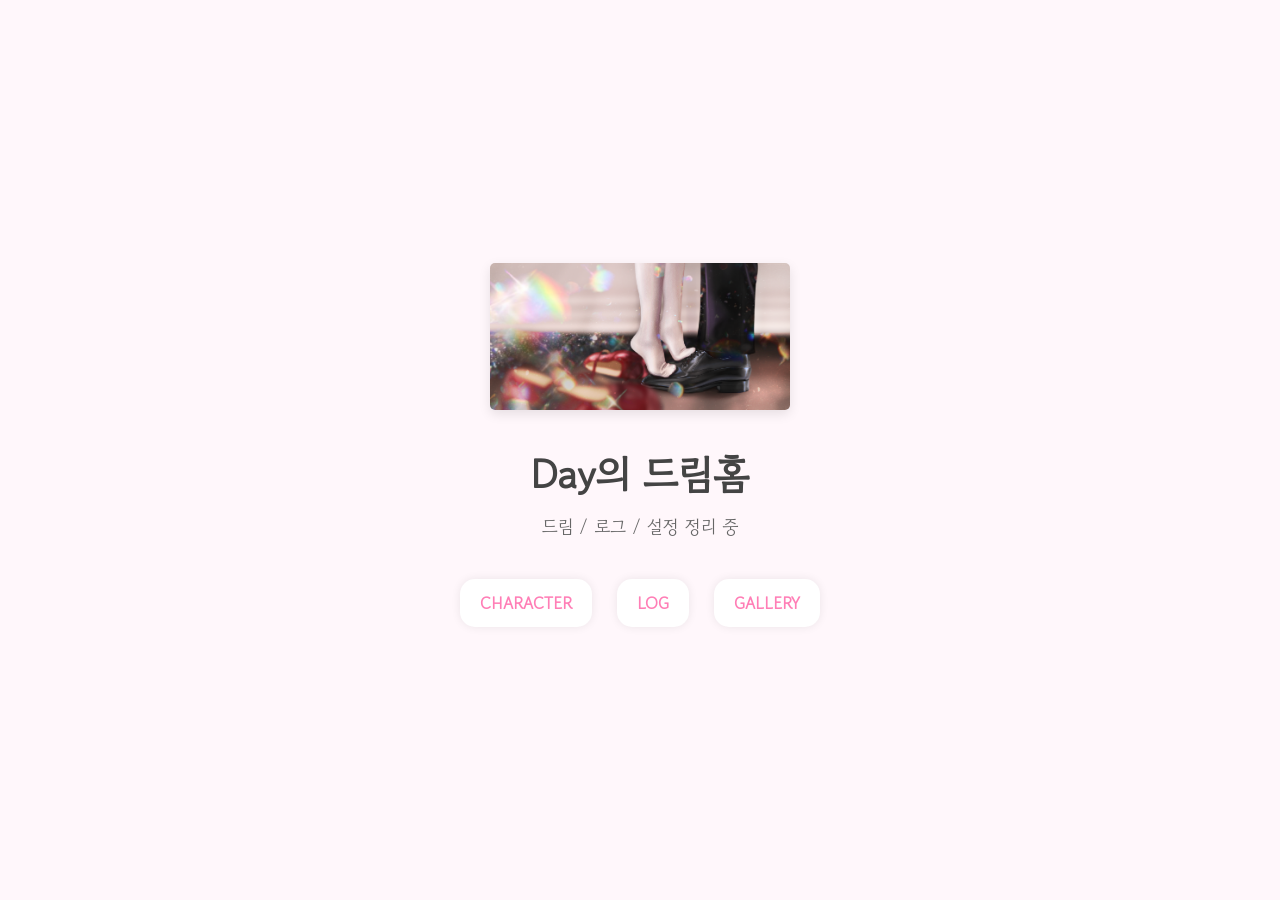
==== index.html @ 23776336 "Reduce image width from 600px to 300px" ====
<!DOCTYPE html>
<html lang="ko">

<head>
  <link rel="preconnect" href="https://fonts.googleapis.com">
<link rel="preconnect" href="https://fonts.gstatic.com" crossorigin>
<link href="https://fonts.googleapis.com/css2?family=Gowun+Dodum&display=swap" rel="stylesheet">
  <meta charset="UTF-8">
  <meta name="viewport" content="width=device-width, initial-scale=1.0">
  <meta name="description" content="Day의 드림홈 - 드림, 로그, 갤러리를 공유하는 공간">
  <title>Day의 드림홈</title>

  <style>
    * {
      margin: 0;
      padding: 0;
      box-sizing: border-box;
    }

    body {
      background-color: #fff7fb;
      color: #444;
      font-family: 'Gowun Dodum', sans-serif;
      text-align: center;
      min-height: 100vh;
      display: flex;
      flex-direction: column;
      justify-content: center;
      align-items: center;
      padding: 20px;
    }

    main {
      max-width: 600px;
      width: 100%;
    }

    img {
      width: 300px;
      height: auto;
      border-radius: 5px;
      margin-bottom: 30px;
      box-shadow: 0 4px 12px rgba(0, 0, 0, 0.1);
    }

    h1 {
      font-size: 40px;
      margin-bottom: 10px;
    }

    p {
      font-size: 18px;
      margin-bottom: 30px;
      color: #666;
    }

    nav a {
      display: inline-block;
      margin: 10px;
      padding: 12px 20px;
      background-color: white;
      border-radius: 15px;
      text-decoration: none;
      color: #ff7eb6;
      font-weight: bold;
      box-shadow: 0 0 10px rgba(0, 0, 0, 0.08);
      transition: all 0.3s ease;
    }

    nav a:hover {
      background-color: #ffe4f0;
      transform: translateY(-2px);
      box-shadow: 0 4px 15px rgba(0, 0, 0, 0.12);
    }

    nav a:focus {
      outline: 2px solid #ff7eb6;
      outline-offset: 2px;
    }
  </style>
</head>

<body>
  <main>
    <img src="main.png" alt="Day의 드림홈 프로필 이미지">

    <h1>Day의 드림홈 </h1>

    <p>
      드림 / 로그 / 설정 정리 중
    </p>

    <nav>
      <a href="character.html">CHARACTER</a>
      <a href="log.html">LOG</a>
      <a href="gallery.html">GALLERY</a>
    </nav>
  </main>
</body>

</html>
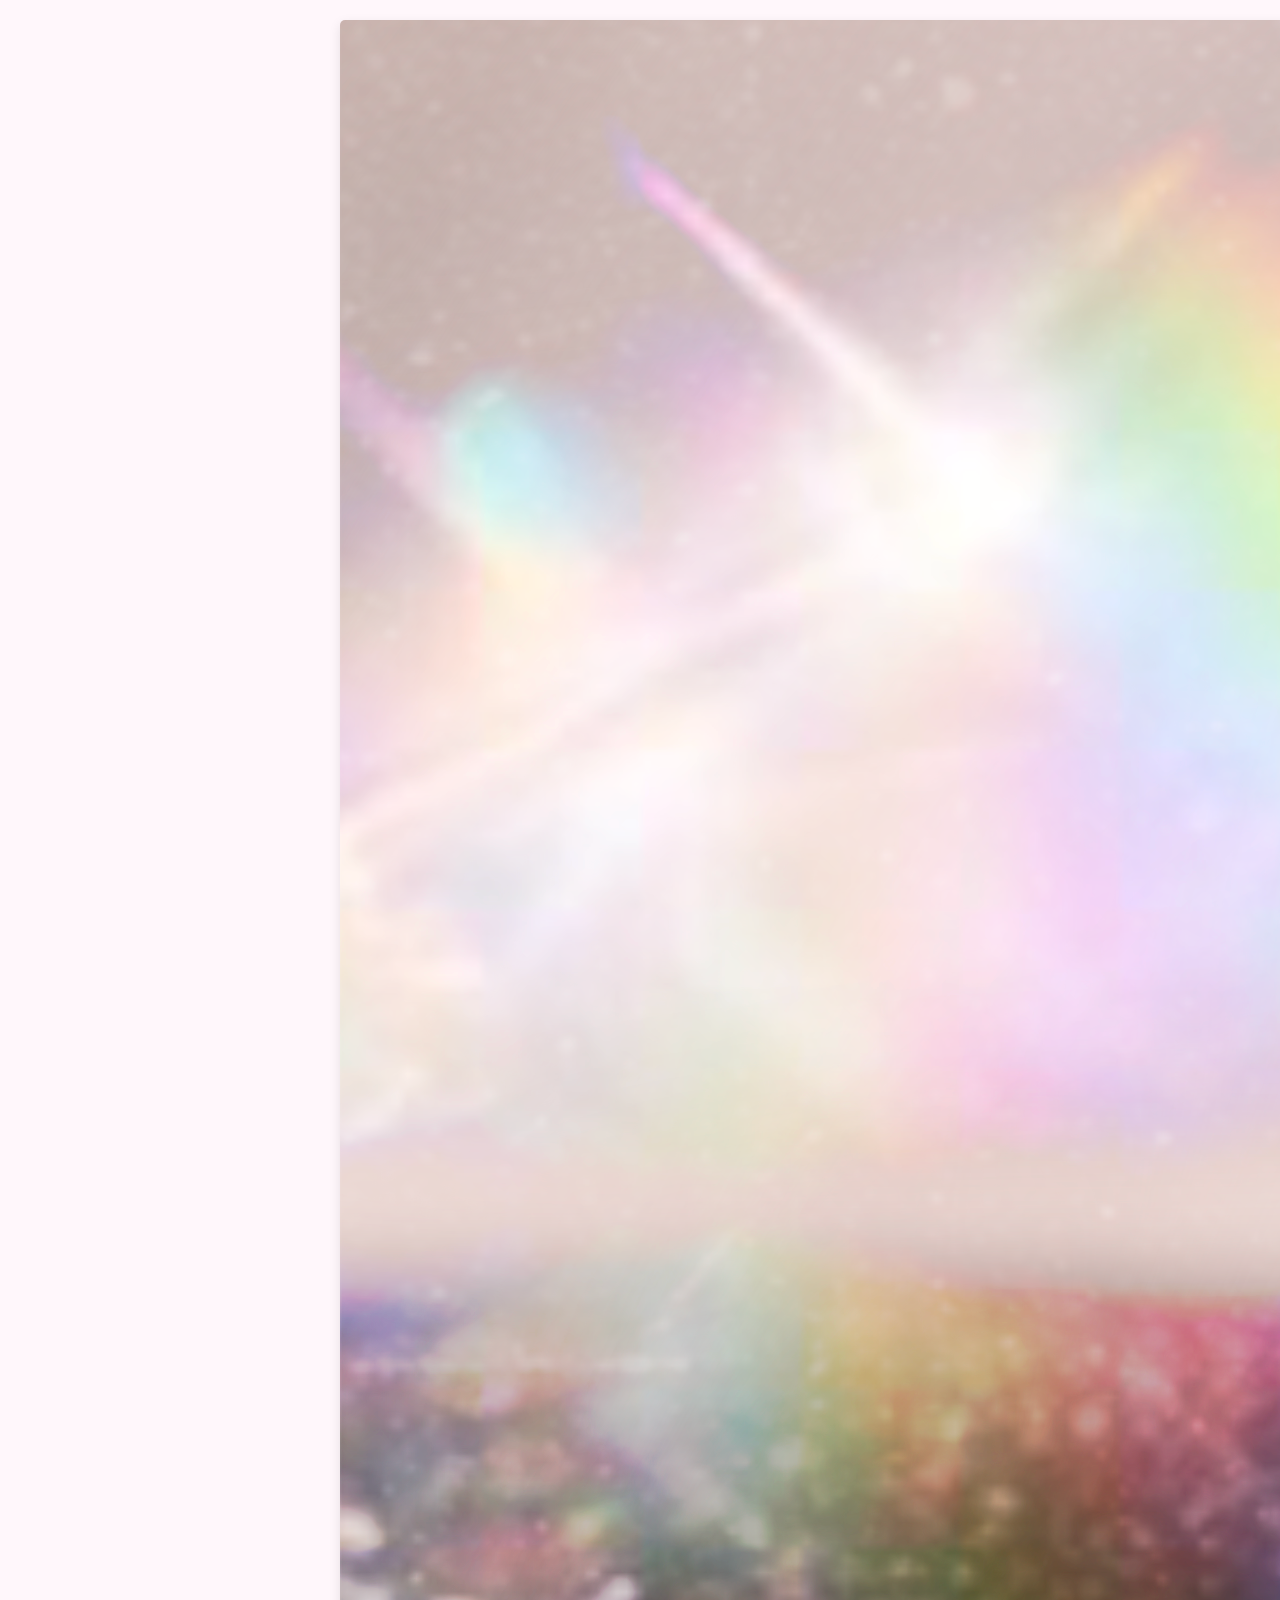
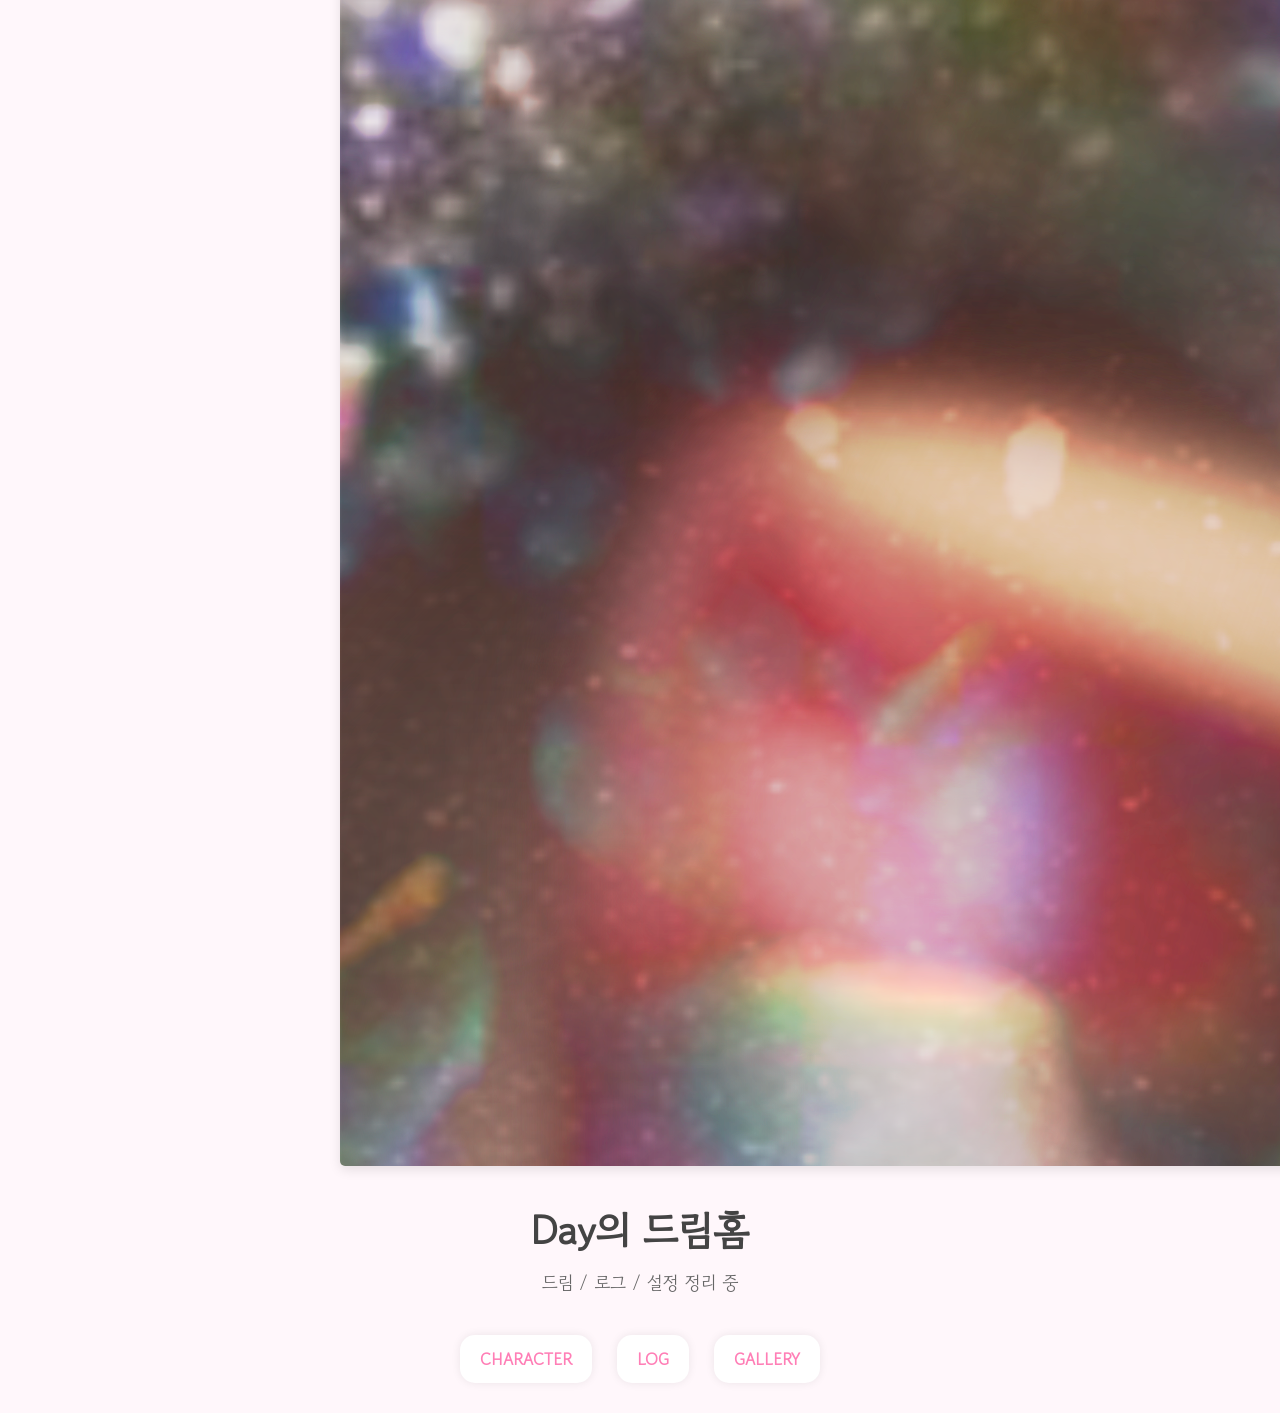
==== commit 16d31576: "Adjust image width to 90% with max-width of 600px" ====
--- a/index.html
+++ b/index.html
@@ -36,7 +36,8 @@
     }
 
     img {
-      width: 300px;
+      width: 90％
+      max-width: 600px;
       height: auto;
       border-radius: 5px;
       margin-bottom: 30px;
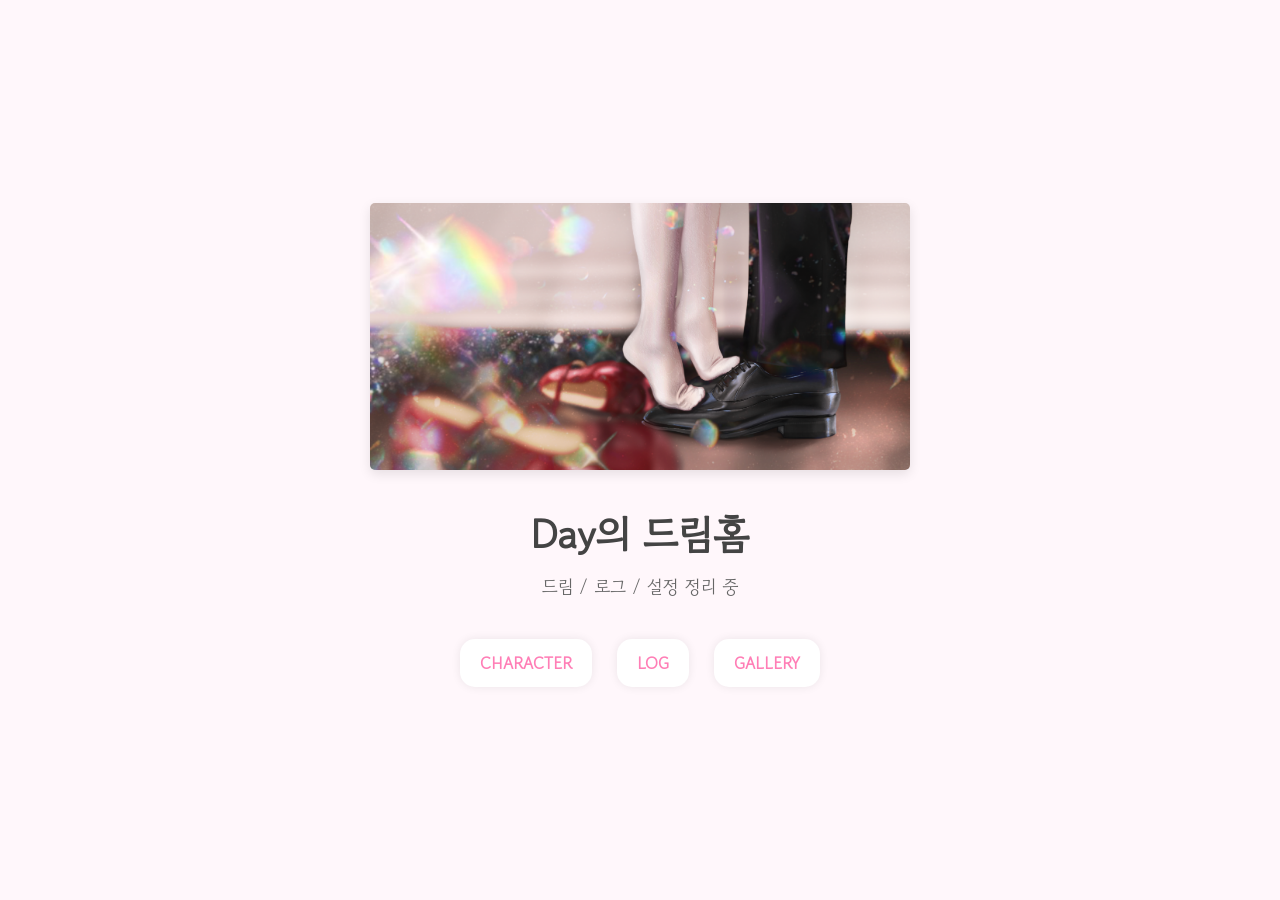
==== commit 69bf33cb: "Fix typo in img width percentage" ====
--- a/index.html
+++ b/index.html
@@ -36,7 +36,7 @@
     }
 
     img {
-      width: 90％
+      width: 90%;
       max-width: 600px;
       height: auto;
       border-radius: 5px;
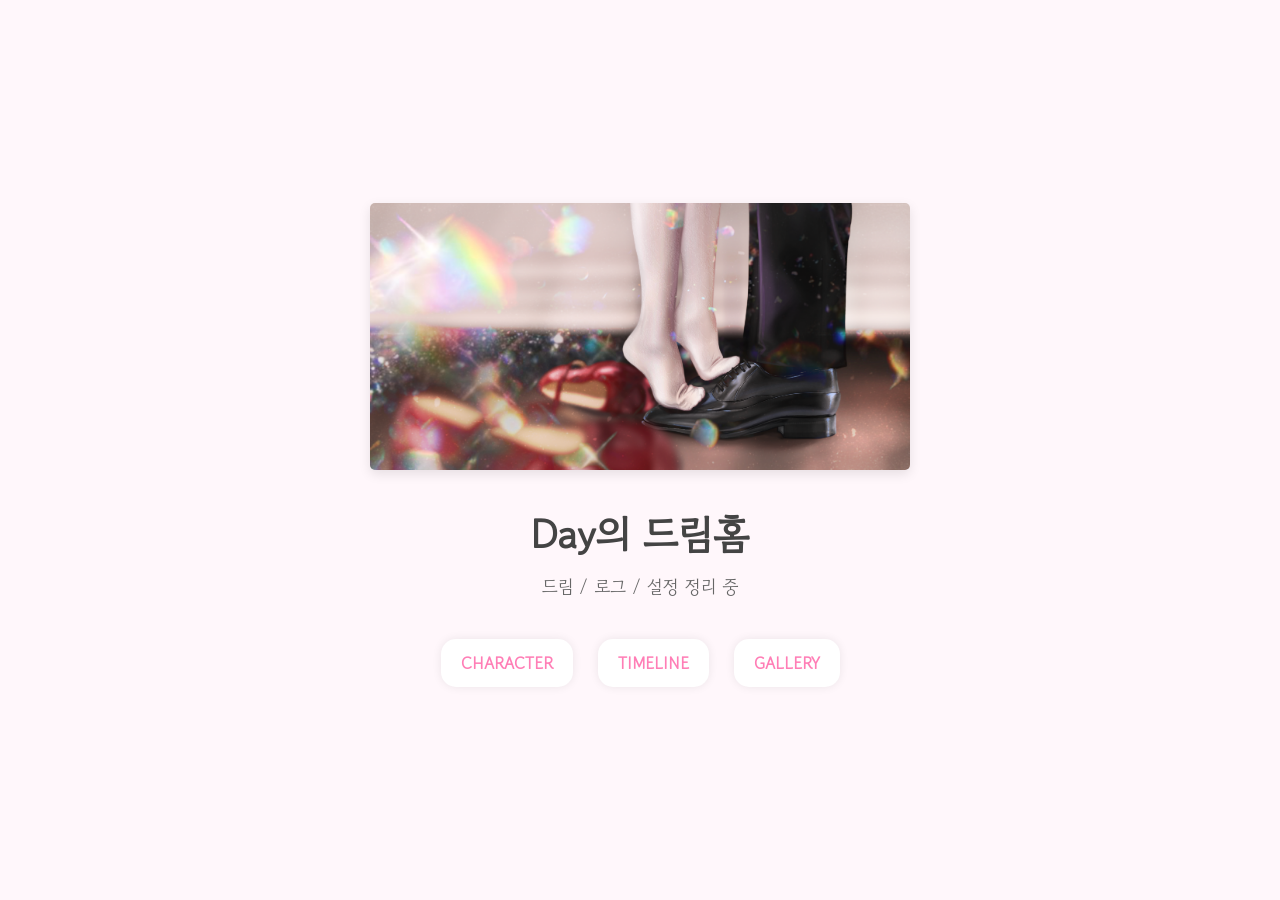
==== commit a127da6c: "Update index.html" ====
--- a/index.html
+++ b/index.html
@@ -8,7 +8,7 @@
   <meta charset="UTF-8">
   <meta name="viewport" content="width=device-width, initial-scale=1.0">
   <meta name="description" content="Day의 드림홈 - 드림, 로그, 갤러리를 공유하는 공간">
-  <title>Day의 드림홈</title>
+  <title>Dream home</title>
 
   <style>
     * {
@@ -93,7 +93,7 @@
 
     <nav>
       <a href="character.html">CHARACTER</a>
-      <a href="log.html">LOG</a>
+      <a href="timeline.html">TIMELINE</a>
       <a href="gallery.html">GALLERY</a>
     </nav>
   </main>
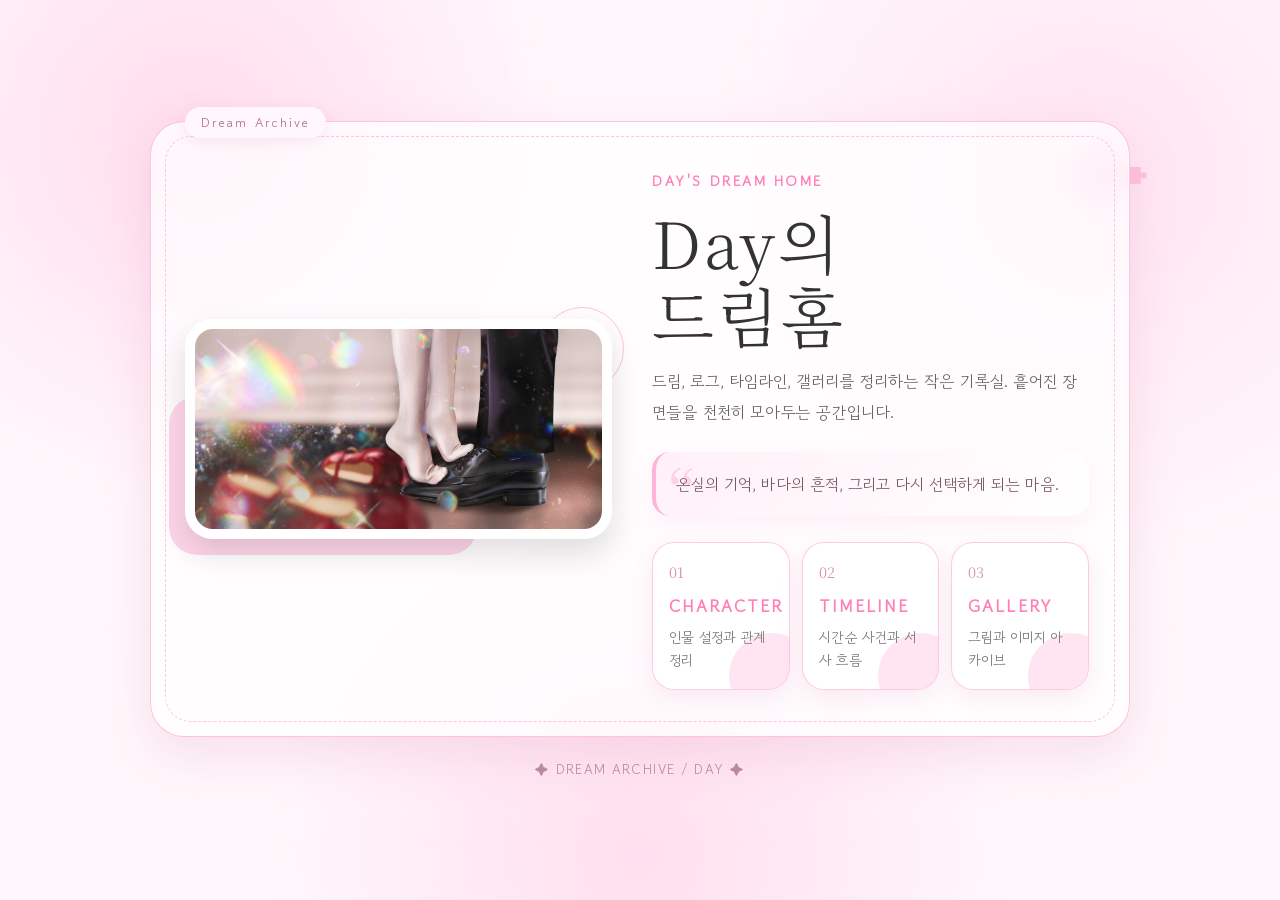
==== commit 46c73504: "좀 예쁘게 해달라고 요구함" ====
--- a/index.html
+++ b/index.html
@@ -2,12 +2,16 @@
 <html lang="ko">
 
 <head>
-  <link rel="preconnect" href="https://fonts.googleapis.com">
-<link rel="preconnect" href="https://fonts.gstatic.com" crossorigin>
-<link href="https://fonts.googleapis.com/css2?family=Gowun+Dodum&display=swap" rel="stylesheet">
   <meta charset="UTF-8">
   <meta name="viewport" content="width=device-width, initial-scale=1.0">
   <meta name="description" content="Day의 드림홈 - 드림, 로그, 갤러리를 공유하는 공간">
+
+  <link rel="preconnect" href="https://fonts.googleapis.com">
+  <link rel="preconnect" href="https://fonts.gstatic.com" crossorigin>
+  <link
+    href="https://fonts.googleapis.com/css2?family=Gowun+Dodum&family=Noto+Serif+KR:wght@300;500;700&display=swap"
+    rel="stylesheet">
+
   <title>Dream home</title>
 
   <style>
@@ -17,85 +21,455 @@
       box-sizing: border-box;
     }
 
+    html {
+      scroll-behavior: smooth;
+    }
+
     body {
-      background-color: #fff7fb;
+      position: relative;
+      min-height: 100vh;
+      padding: 34px 20px;
+      overflow-x: hidden;
+      background:
+        radial-gradient(circle at 15% 15%, rgba(255, 190, 220, 0.45), transparent 28%),
+        radial-gradient(circle at 85% 20%, rgba(255, 226, 240, 0.9), transparent 30%),
+        radial-gradient(circle at 50% 95%, rgba(255, 210, 232, 0.65), transparent 35%),
+        #fff7fb;
       color: #444;
       font-family: 'Gowun Dodum', sans-serif;
+      display: flex;
+      align-items: center;
+      justify-content: center;
+    }
+
+    body::before {
+      content: "";
+      position: fixed;
+      inset: 0;
+      pointer-events: none;
+      background-image:
+        linear-gradient(rgba(255, 179, 217, 0.16) 1px, transparent 1px),
+        linear-gradient(90deg, rgba(255, 179, 217, 0.16) 1px, transparent 1px);
+      background-size: 42px 42px;
+      mask-image: radial-gradient(circle at center, black, transparent 75%);
+      opacity: 0.55;
+    }
+
+    body::after {
+      content: "✦";
+      position: fixed;
+      right: 10vw;
+      top: 12vh;
+      color: rgba(255, 126, 182, 0.35);
+      font-size: 90px;
+      pointer-events: none;
+      animation: floatStar 5s ease-in-out infinite;
+    }
+
+    @keyframes floatStar {
+      0%, 100% {
+        transform: translateY(0) rotate(0deg);
+      }
+
+      50% {
+        transform: translateY(14px) rotate(8deg);
+      }
+    }
+
+    .home-wrap {
+      position: relative;
+      z-index: 1;
+      width: min(980px, 100%);
+    }
+
+    .home-card {
+      position: relative;
+      display: grid;
+      grid-template-columns: 1fr 1.05fr;
+      gap: 34px;
+      align-items: center;
+      padding: 34px;
+      border: 1px solid rgba(255, 170, 210, 0.7);
+      border-radius: 34px;
+      background: rgba(255, 255, 255, 0.74);
+      backdrop-filter: blur(14px);
+      box-shadow:
+        0 18px 50px rgba(210, 116, 160, 0.18),
+        inset 0 0 0 1px rgba(255, 255, 255, 0.65);
+    }
+
+    .home-card::before {
+      content: "";
+      position: absolute;
+      inset: 14px;
+      border: 1px dashed rgba(255, 159, 203, 0.6);
+      border-radius: 26px;
+      pointer-events: none;
+    }
+
+    .home-card::after {
+      content: "Dream Archive";
+      position: absolute;
+      top: -15px;
+      left: 34px;
+      padding: 6px 16px;
+      border-radius: 999px;
+      background: #fff7fb;
+      color: #b46b91;
+      font-size: 0.82rem;
+      letter-spacing: 0.16em;
+      box-shadow: 0 4px 14px rgba(210, 116, 160, 0.14);
+    }
+
+    .visual {
+      position: relative;
+    }
+
+    .visual::before {
+      content: "";
+      position: absolute;
+      left: -16px;
+      bottom: -16px;
+      width: 72%;
+      height: 72%;
+      border-radius: 28px;
+      background: #ffd6e9;
+      z-index: -1;
+    }
+
+    .visual::after {
+      content: "";
+      position: absolute;
+      right: -12px;
+      top: -12px;
+      width: 82px;
+      height: 82px;
+      border: 1px solid rgba(255, 126, 182, 0.45);
+      border-radius: 50%;
+      z-index: -1;
+    }
+
+    .visual img {
+      display: block;
+      width: 100%;
+      height: auto;
+      border-radius: 28px;
+      border: 10px solid white;
+      box-shadow: 0 14px 32px rgba(0, 0, 0, 0.13);
+      object-fit: cover;
+    }
+
+    .content {
+      position: relative;
+      text-align: left;
+      padding: 12px 6px;
+    }
+
+    .eyebrow {
+      display: inline-block;
+      margin-bottom: 14px;
+      color: #ff7eb6;
+      font-size: 0.88rem;
+      letter-spacing: 0.18em;
+      font-weight: bold;
+    }
+
+    h1 {
+      margin-bottom: 14px;
+      color: #333;
+      font-family: 'Noto Serif KR', serif;
+      font-size: clamp(2.3rem, 5vw, 4.4rem);
+      font-weight: 300;
+      line-height: 1.15;
+      letter-spacing: 0.04em;
+    }
+
+    .intro {
+      margin-bottom: 22px;
+      color: #666;
+      font-size: 1.02rem;
+      line-height: 1.9;
+    }
+
+    .quote {
+      position: relative;
+      margin: 24px 0;
+      padding: 18px 20px;
+      border-left: 4px solid #ffb3d9;
+      border-radius: 18px;
+      background: linear-gradient(135deg, #fff0f7, #ffffff);
+      color: #7a5a68;
+      line-height: 1.8;
+      box-shadow: 0 8px 20px rgba(255, 179, 217, 0.18);
+    }
+
+    .quote::before {
+      content: "“";
+      position: absolute;
+      top: -18px;
+      left: 12px;
+      color: rgba(255, 126, 182, 0.28);
+      font-family: 'Noto Serif KR', serif;
+      font-size: 4rem;
+    }
+
+    nav {
+      display: grid;
+      grid-template-columns: repeat(3, 1fr);
+      gap: 12px;
+      margin-top: 26px;
+    }
+
+    nav a {
+      position: relative;
+      display: block;
+      min-height: 118px;
+      padding: 18px 16px;
+      overflow: hidden;
+      border: 1px solid rgba(255, 190, 220, 0.8);
+      border-radius: 22px;
+      background: rgba(255, 255, 255, 0.86);
+      color: #444;
+      text-decoration: none;
+      box-shadow: 0 8px 22px rgba(210, 116, 160, 0.12);
+      transition: all 0.3s ease;
+    }
+
+    nav a::before {
+      content: "";
+      position: absolute;
+      right: -26px;
+      bottom: -30px;
+      width: 86px;
+      height: 86px;
+      border-radius: 50%;
+      background: rgba(255, 179, 217, 0.35);
+      transition: all 0.3s ease;
+    }
+
+    nav a:hover {
+      transform: translateY(-6px);
+      border-color: #ff9fcb;
+      box-shadow: 0 12px 28px rgba(210, 116, 160, 0.2);
+    }
+
+    nav a:hover::before {
+      transform: scale(1.25);
+      background: rgba(255, 159, 203, 0.5);
+    }
+
+    nav a:focus-visible {
+      outline: 2px solid #ff7eb6;
+      outline-offset: 3px;
+    }
+
+    .menu-number {
+      display: block;
+      margin-bottom: 12px;
+      color: #d990b4;
+      font-family: 'Noto Serif KR', serif;
+      font-size: 0.9rem;
+    }
+
+    .menu-title {
+      position: relative;
+      z-index: 1;
+      display: block;
+      margin-bottom: 8px;
+      color: #ff7eb6;
+      font-size: 1.05rem;
+      font-weight: bold;
+      letter-spacing: 0.12em;
+    }
+
+    .menu-desc {
+      position: relative;
+      z-index: 1;
+      display: block;
+      color: #777;
+      font-size: 0.88rem;
+      line-height: 1.6;
+    }
+
+    .footer-note {
+      margin-top: 22px;
       text-align: center;
-      min-height: 100vh;
-      display: flex;
-      flex-direction: column;
-      justify-content: center;
-      align-items: center;
-      padding: 20px;
-    }
-
-    main {
-      max-width: 600px;
-      width: 100%;
-    }
-
-    img {
-      width: 90%;
-      max-width: 600px;
-      height: auto;
-      border-radius: 5px;
-      margin-bottom: 30px;
-      box-shadow: 0 4px 12px rgba(0, 0, 0, 0.1);
-    }
-
-    h1 {
-      font-size: 40px;
-      margin-bottom: 10px;
-    }
-
-    p {
-      font-size: 18px;
-      margin-bottom: 30px;
-      color: #666;
-    }
-
-    nav a {
-      display: inline-block;
-      margin: 10px;
-      padding: 12px 20px;
-      background-color: white;
-      border-radius: 15px;
-      text-decoration: none;
-      color: #ff7eb6;
-      font-weight: bold;
-      box-shadow: 0 0 10px rgba(0, 0, 0, 0.08);
-      transition: all 0.3s ease;
-    }
-
-    nav a:hover {
-      background-color: #ffe4f0;
-      transform: translateY(-2px);
-      box-shadow: 0 4px 15px rgba(0, 0, 0, 0.12);
-    }
-
-    nav a:focus {
-      outline: 2px solid #ff7eb6;
-      outline-offset: 2px;
+      color: #b98aa1;
+      font-size: 0.85rem;
+      letter-spacing: 0.1em;
+    }
+
+    .petal {
+      position: fixed;
+      width: 12px;
+      height: 18px;
+      border-radius: 50% 50% 50% 0;
+      background: rgba(255, 179, 217, 0.45);
+      pointer-events: none;
+      animation: fall 9s linear infinite;
+    }
+
+    .petal.one {
+      left: 12%;
+      top: -30px;
+      animation-delay: 0s;
+    }
+
+    .petal.two {
+      left: 72%;
+      top: -40px;
+      animation-delay: 2.5s;
+      animation-duration: 11s;
+    }
+
+    .petal.three {
+      left: 88%;
+      top: -20px;
+      animation-delay: 5s;
+      animation-duration: 10s;
+    }
+
+    @keyframes fall {
+      0% {
+        transform: translateY(-20px) rotate(0deg);
+        opacity: 0;
+      }
+
+      15% {
+        opacity: 1;
+      }
+
+      100% {
+        transform: translateY(110vh) rotate(230deg);
+        opacity: 0;
+      }
+    }
+
+    @media (max-width: 820px) {
+      body {
+        align-items: flex-start;
+      }
+
+      .home-card {
+        grid-template-columns: 1fr;
+        padding: 26px;
+      }
+
+      .content {
+        text-align: center;
+      }
+
+      .quote {
+        text-align: left;
+      }
+
+      nav {
+        grid-template-columns: 1fr;
+      }
+
+      nav a {
+        min-height: auto;
+      }
+    }
+
+    @media (max-width: 480px) {
+      body {
+        padding: 26px 14px;
+      }
+
+      .home-card {
+        padding: 22px;
+        border-radius: 26px;
+      }
+
+      .home-card::before {
+        inset: 10px;
+        border-radius: 20px;
+      }
+
+      .home-card::after {
+        left: 24px;
+        font-size: 0.72rem;
+      }
+
+      .visual img {
+        border-width: 7px;
+        border-radius: 22px;
+      }
+
+      .intro {
+        font-size: 0.95rem;
+      }
+
+      .quote {
+        font-size: 0.92rem;
+      }
+
+      .menu-title {
+        font-size: 1rem;
+      }
+    }
+
+    @media (prefers-reduced-motion: reduce) {
+      *,
+      *::before,
+      *::after {
+        animation: none !important;
+        transition: none !important;
+      }
     }
   </style>
 </head>
 
 <body>
-  <main>
-    <img src="main.png" alt="Day의 드림홈 프로필 이미지">
-
-    <h1>Day의 드림홈 </h1>
-
-    <p>
-      드림 / 로그 / 설정 정리 중
-    </p>
-
-    <nav>
-      <a href="character.html">CHARACTER</a>
-      <a href="timeline.html">TIMELINE</a>
-      <a href="gallery.html">GALLERY</a>
-    </nav>
+  <span class="petal one"></span>
+  <span class="petal two"></span>
+  <span class="petal three"></span>
+
+  <main class="home-wrap">
+    <section class="home-card" aria-label="Day의 드림홈 메인">
+
+      <div class="visual">
+        <img src="main.png" alt="Day의 드림홈 메인 이미지">
+      </div>
+
+      <div class="content">
+        <span class="eyebrow">DAY'S DREAM HOME</span>
+
+        <h1>Day의<br>드림홈</h1>
+
+        <p class="intro">
+          드림, 로그, 타임라인, 갤러리를 정리하는 작은 기록실.
+          흩어진 장면들을 천천히 모아두는 공간입니다.
+        </p>
+
+        <div class="quote">
+          온실의 기억, 바다의 흔적, 그리고 다시 선택하게 되는 마음.
+        </div>
+
+        <nav aria-label="메인 메뉴">
+          <a href="character.html">
+            <span class="menu-number">01</span>
+            <span class="menu-title">CHARACTER</span>
+            <span class="menu-desc">인물 설정과 관계 정리</span>
+          </a>
+
+          <a href="timeline.html">
+            <span class="menu-number">02</span>
+            <span class="menu-title">TIMELINE</span>
+            <span class="menu-desc">시간순 사건과 서사 흐름</span>
+          </a>
+
+          <a href="gallery.html">
+            <span class="menu-number">03</span>
+            <span class="menu-title">GALLERY</span>
+            <span class="menu-desc">그림과 이미지 아카이브</span>
+          </a>
+        </nav>
+      </div>
+    </section>
+
+    <p class="footer-note">✦ DREAM ARCHIVE / DAY ✦</p>
   </main>
 </body>
 
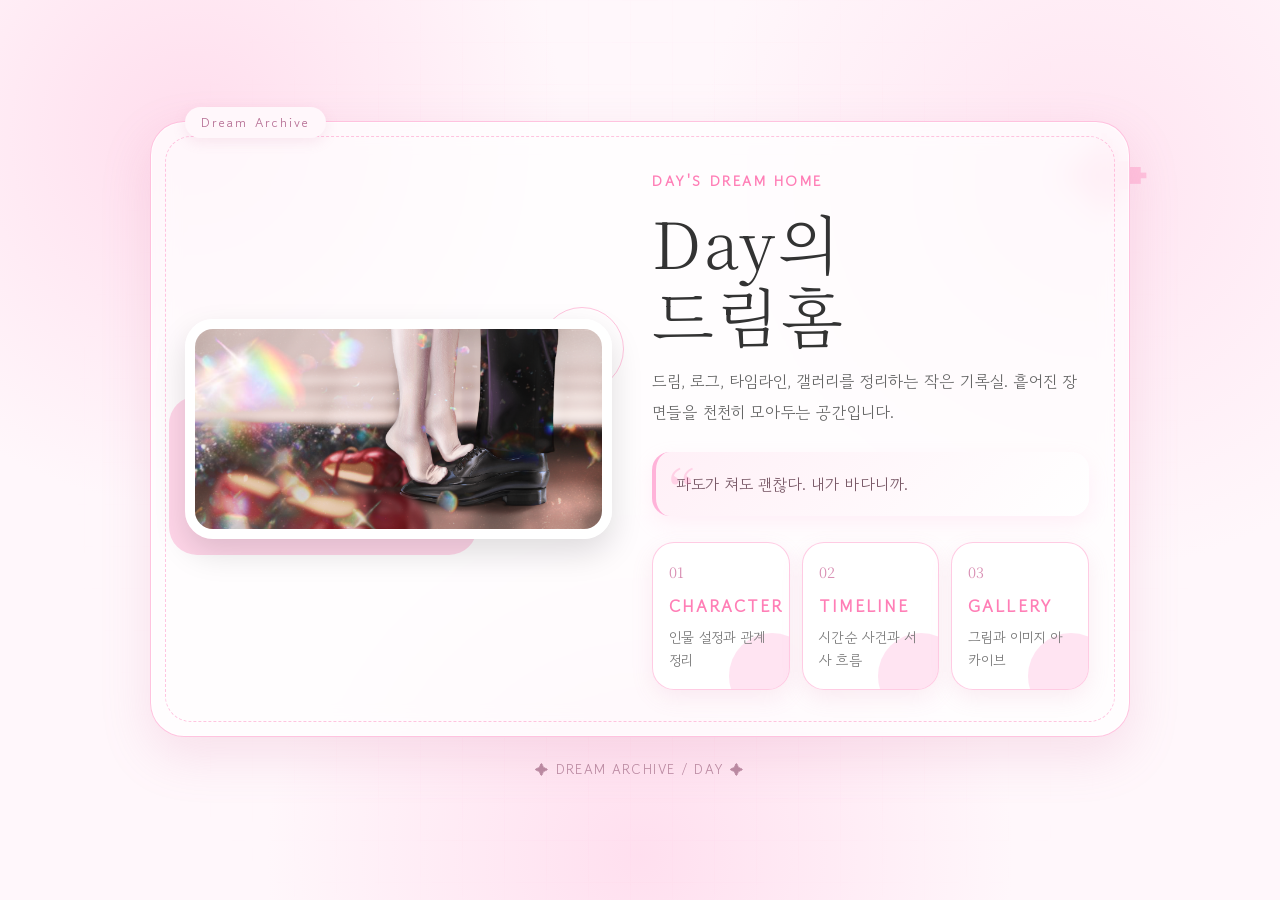
==== commit 0235b6e8: "홈화면 인용구 수정" ====
--- a/index.html
+++ b/index.html
@@ -444,7 +444,7 @@
         </p>
 
         <div class="quote">
-          온실의 기억, 바다의 흔적, 그리고 다시 선택하게 되는 마음.
+          파도가 쳐도 괜찮다. 내가 바다니까.
         </div>
 
         <nav aria-label="메인 메뉴">
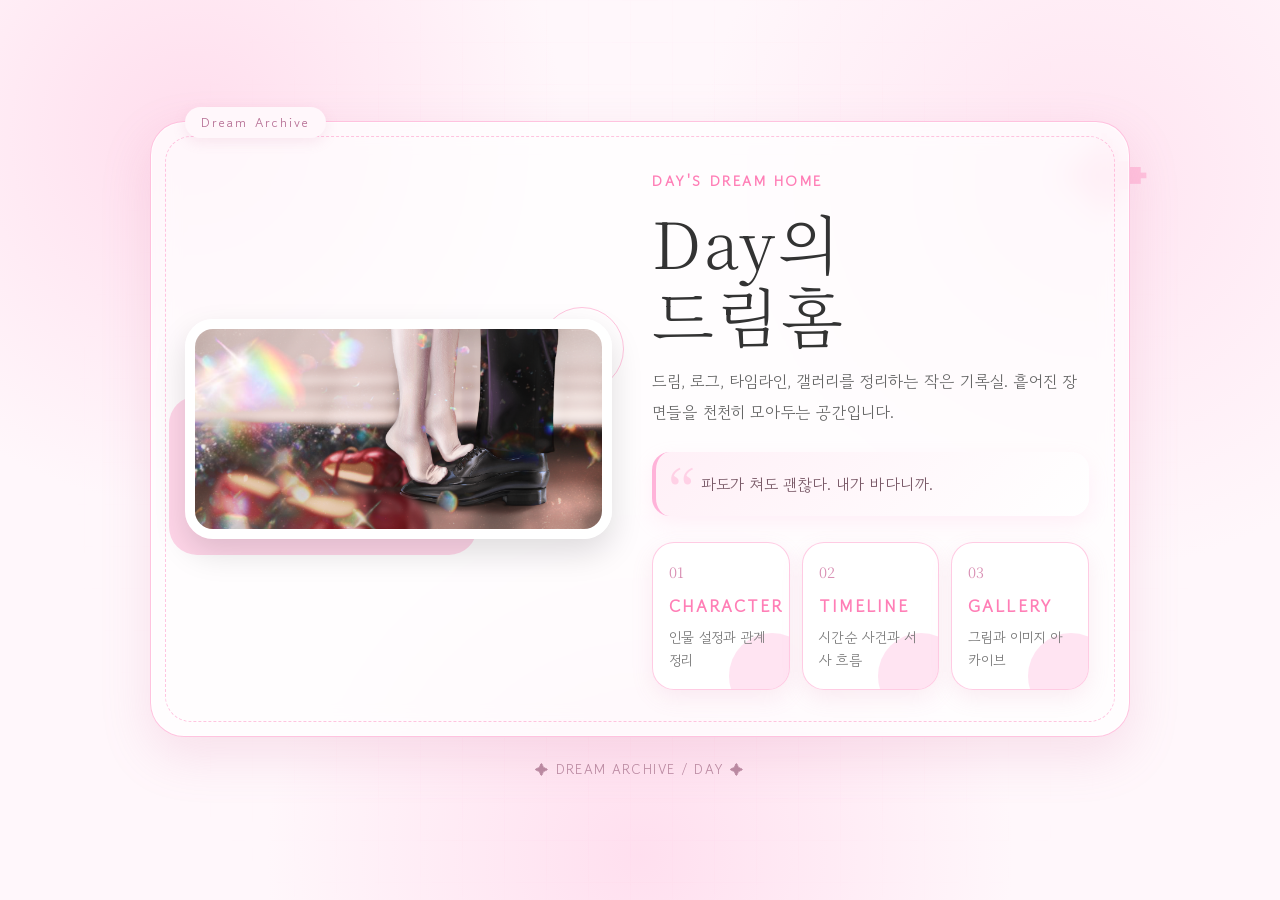
==== commit 762648fc: "따옴표랑 글씨 겹치는거 수정시도" ====
--- a/index.html
+++ b/index.html
@@ -194,7 +194,7 @@
     .quote {
       position: relative;
       margin: 24px 0;
-      padding: 18px 20px;
+      padding: 18px 20px 18px 45px;
       border-left: 4px solid #ffb3d9;
       border-radius: 18px;
       background: linear-gradient(135deg, #fff0f7, #ffffff);
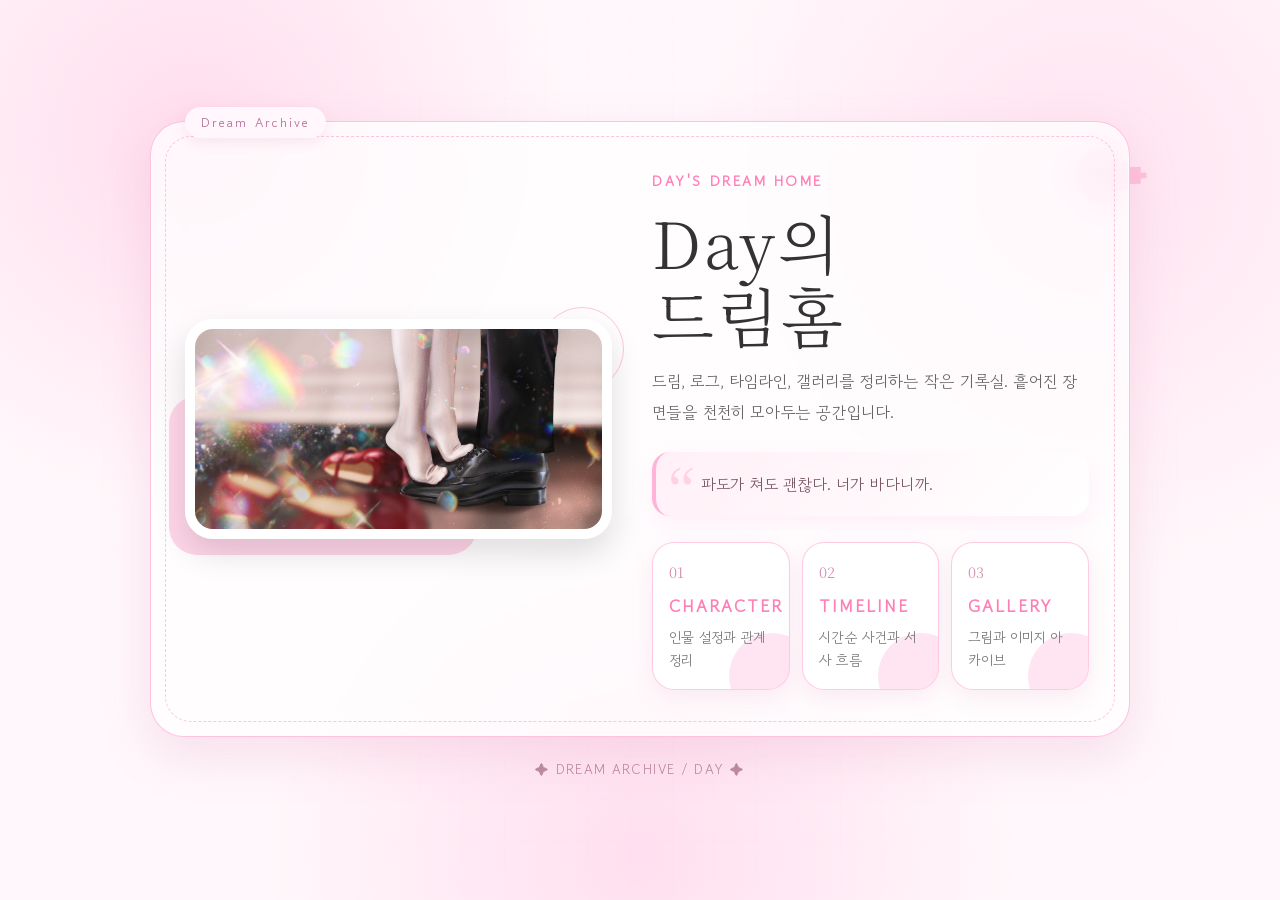
==== commit 081efce0: "파도쳐도 ㄱㅊ. 너가 바다임 수정" ====
--- a/index.html
+++ b/index.html
@@ -444,7 +444,7 @@
         </p>
 
         <div class="quote">
-          파도가 쳐도 괜찮다. 내가 바다니까.
+          파도가 쳐도 괜찮다. 너가 바다니까.
         </div>
 
         <nav aria-label="메인 메뉴">
